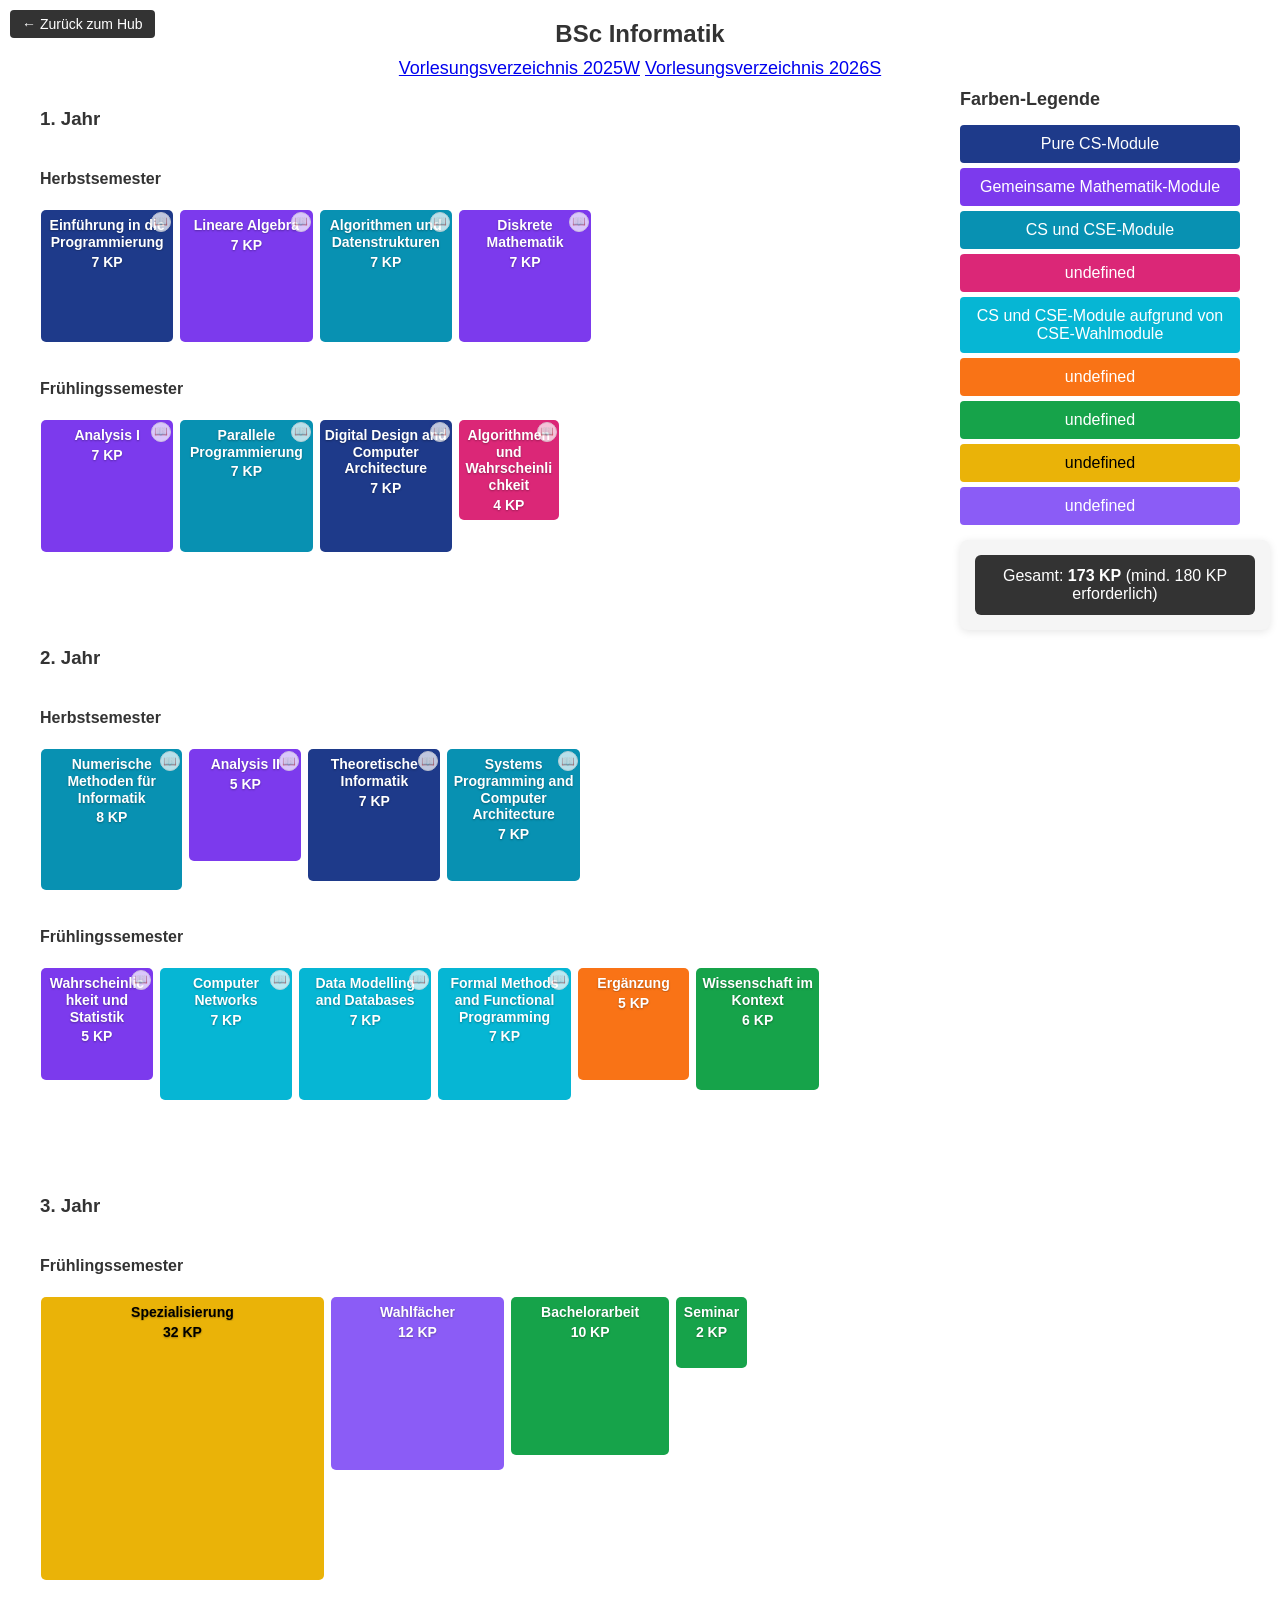
==== study-visualization/standard/studienplan-template.html @ ebefbe52 "init" ====
<!DOCTYPE html>
<html lang="de">

<head>
    <meta charset="UTF-8">
    <meta name="viewport" content="width=device-width, initial-scale=1.0">
    <title id="page-title">Studienplan</title>

    <!-- ==== CORE CSS ==== -->
    <link rel="stylesheet" href="css/core/variables.css">
    <link rel="stylesheet" href="css/core/layout.css">
    <link rel="stylesheet" href="css/core/typography.css">

    <!-- ==== CORE COMPONENTS CSS ==== -->
    <link rel="stylesheet" href="css/core/hub-button.css">
    <link rel="stylesheet" href="css/core/module.css">
    <link rel="stylesheet" href="css/core/legend.css">

    <!-- ==== OPTIONAL FEATURES CSS ==== -->
    <link rel="stylesheet" href="css/optional/study-links.css">
    <link rel="stylesheet" href="css/optional/tooltip.css">
    <link rel="stylesheet" href="css/optional/kp-counter.css">
    <link rel="stylesheet" href="css/optional/module-lists.css">
    <link rel="stylesheet" href="css/optional/indicators.css">
    <link rel="stylesheet" href="css/optional/major-minor-selector.css">
    <link rel="stylesheet" href="css/optional/color-manager.css">
    <link rel="stylesheet" href="css/optional/wahlmodule.css">

    <!-- ==== SHARED CSS ==== -->
    <link rel="stylesheet" id="uzh-common-css" href="">

    <!-- ==== PROGRAM-SPECIFIC CSS (loaded dynamically) ==== -->
    <link rel="stylesheet" id="program-colors-css" href="">
    <link rel="stylesheet" id="program-classes-css" href="">
    <link rel="stylesheet" id="program-layout-css" href="">
</head>

<body data-studiengang="">
    <!-- Zurück zum Hub Button -->
    <div class="hub-button-container">
        <a href="../../index.html" class="hub-button">← Zurück zum Hub</a>
    </div>

    <h1 id="studienplan-title">Studienplan</h1>
    <h2 id="studienplan-subtitle">mind. 180 KP insgesamt</h2>

    <!-- Major/Minor Selector (nur für major-minor Studiengänge) -->
    <div id="major-minor-selector" class="major-minor-selector" style="display: none;">
        <!-- JavaScript wird hier den Selector einfügen -->
    </div>

    <div class="container">
        <div class="studienplan" id="studienplan">
            <!-- JavaScript wird hier die Jahre und Module einfügen -->
        </div>

        <!-- Farben-Legende -->
        <div class="farben-legende">
            <div class="legende-titel" id="legende-titel">Farben-Legende</div>
            <div id="legende">
                <!-- JavaScript wird hier die Legende einfügen -->
            </div>
        </div>
    </div>

    <!-- Tooltip-Container -->
    <div id="tooltip" class="tooltip-container" style="display: none;"></div>

    <!-- Base JavaScript -->
    <script src="js/studienplan-base-loader.js"></script>

    <script>
        // URL Parameter auslesen
        const urlParams = new URLSearchParams(window.location.search);
        const studiengang = urlParams.get('studiengang') || 'eth-cs';

        // NEU: Data-Attribut setzen für CSS-Variablen
        document.body.setAttribute('data-studiengang', studiengang);

        // Bestimme das Modell (Veraltet: studyModel wird nicht mehr für Pfade verwendet)
        // const studyModel = 'mono';

        // UZH Common CSS laden (nur für UZH Programme)
        const uzhCommonCSS = document.getElementById('uzh-common-css');
        if (studiengang.startsWith('uzh-')) {
            // Found in program-specific/uzh-common
            uzhCommonCSS.href = `../program-specific/uzh-common/uzh-common.css`;
        }

        // Program-specific CSS laden (colors, classes, layout)
        const programColorsCSS = document.getElementById('program-colors-css');
        const programClassesCSS = document.getElementById('program-classes-css');
        const programLayoutCSS = document.getElementById('program-layout-css');

        programColorsCSS.href = `../program-specific/${studiengang}/standard-config/colors/colors.css`;
        programClassesCSS.href = `../program-specific/${studiengang}/standard-config/colors/classes.css`;
        programLayoutCSS.href = `../program-specific/${studiengang}/individual/layout.css`;

        // Error handling falls Dateien nicht existieren
        programColorsCSS.onerror = () => {
            console.log(`No colors.css found for ${studiengang}`);
        };
        programClassesCSS.onerror = () => {
            console.log(`No classes.css found for ${studiengang}`);
        };
        programLayoutCSS.onerror = () => {
            console.log(`No layout.css found for ${studiengang}`);
        };

        // DOM Ready
        document.addEventListener('DOMContentLoaded', async function () {
            // Wait for all base modules to load first
            await window.baseModulesReady;

            // ConfigLoader now handles all config and extension loading
            window.loadStudiengangConfig(studiengang);
        });
    </script>
</body>

</html>
---- study-visualization/standard/css/core/variables.css ----
/* ==== CORE VARIABLES ==== */
/* Global CSS Custom Properties */

:root {
    /* Layout Dimensions */
    --container-max-width: 1200px;
    --legend-width: 280px;
    --legend-margin: 20px;

    /* Module Styling */
    --module-radius: 5px;
    --module-shadow: 0 2px 4px rgba(0, 0, 0, 0.15);
    --module-padding: 5px;
    --module-margin: 1px;
    --module-gap: 5px;
    --module-min-width: 140px;
    --module-max-width: 180px;

    /* Hover Effects */
    --hover-scale: 1.02;
    --hover-shadow: 0 4px 8px rgba(0, 0, 0, 0.3);

    /* Typography */
    --font-family: Arial, sans-serif;
    --font-size-h1: 24px;
    --font-size-h2: 18px;
    --font-size-jahr-titel: 20px;
    --font-size-bereich-titel: 18px;
    --font-size-modul-titel: 14px;
    --font-size-modul-kp: 14px;
    --font-size-small: 12px;

    /* Colors - UI Elements */
    --color-background: #fff;
    --color-text: #333;
    --color-border: #ddd;
    --color-hub-button: #0066cc;
    --color-hub-button-hover: #0052a3;

    /* Spacing */
    --spacing-xs: 5px;
    --spacing-sm: 10px;
    --spacing-md: 15px;
    --spacing-lg: 20px;
    --spacing-xl: 30px;
    --spacing-xxl: 40px;

    /* Transitions */
    --transition-fast: 0.1s ease;
    --transition-normal: 0.2s ease;
    --transition-slow: 0.3s ease;
    --transition-progress: 0.5s ease;

    /* Z-Index Layers */
    --z-tooltip: 1000;
    --z-message: 9999;
    --z-hover: 100;
    --z-indicator: 10;

    /* Indicator Styling */
    --indicator-size: 18px;
    --indicator-size-small: 14px;
    --indicator-bg: rgba(255, 255, 255, 0.9);
    --indicator-shadow: 0 1px 3px rgba(0, 0, 0, 0.3);

    /* Tooltip */
    --tooltip-max-width: 500px;
    --tooltip-width: 350px;
    --tooltip-max-height: 400px;
    --tooltip-bg: #fff;
    --tooltip-shadow: 0 0 20px rgba(0, 0, 0, 0.3);

    /* Responsive Breakpoints */
    --breakpoint-mobile: 768px;
}
---- study-visualization/standard/css/core/layout.css ----
/* ==== CORE LAYOUT ==== */
/* Main layout structure and grid systems */

/* Main Container */
.container {
    display: flex;
    max-width: var(--container-max-width);
    margin: 0 auto;
}

/* Studienplan Main Content */
.studienplan {
    flex: 1;
    display: flex;
    flex-direction: column;
    gap: var(--spacing-xxl);
}

/* Legend Sidebar */
.farben-legende {
    width: var(--legend-width);
    margin-left: var(--legend-margin);
}

/* Jahr (Year) Container */
.jahr {
    display: flex;
    flex-direction: column;
    margin-bottom: var(--spacing-lg);
}

/* Module Container - Default Flexbox Layout */
.module-container {
    display: flex !important;
    flex-wrap: wrap !important;
    gap: var(--module-gap) !important;
    min-height: auto;
    margin-bottom: var(--spacing-md) !important;
    flex-direction: row !important;
}

/* Fachgebiet Column Layout */
.fachgebiet-column {
    width: auto;
    min-width: 250px;
    margin-right: var(--spacing-md);
}

/* ==== LAYOUT VARIATIONS ==== */

/* Semester Layout */
.layout-semester .module-container {
    margin-bottom: var(--spacing-xs);
}

/* Bereich Layout */
.layout-bereich .module-container {
    margin-bottom: 25px;
    padding: var(--spacing-sm);
}

/* Compact Layout */
.layout-compact .jahr {
    margin-bottom: var(--spacing-md);
}

.layout-compact .modul {
    margin: 0.5px;
}

/* ==== RESPONSIVE LAYOUT ==== */

@media (max-width: 768px) {
    .container {
        flex-direction: column;
    }

    .farben-legende {
        width: 100%;
        margin-left: 0;
        margin-top: var(--spacing-lg);
    }

    .module-container {
        gap: var(--module-gap);
    }

    .modul {
        margin: 2px;
    }
}
---- study-visualization/standard/css/core/typography.css ----
/* ==== CORE TYPOGRAPHY ==== */
/* Font styles, headings, and text utilities */

/* Body Base */
body {
    font-family: var(--font-family);
    margin: var(--spacing-lg);
    background-color: var(--color-background);
    color: var(--color-text);
}

/* Headings */
h1 {
    text-align: center;
    margin-bottom: var(--spacing-sm);
    font-size: var(--font-size-h1);
}

h2 {
    text-align: center;
    margin-top: 0;
    margin-bottom: var(--spacing-sm);
    font-size: var(--font-size-h2);
    font-weight: normal;
}

/* Jahr Titel */
.jahr-titel {
    font-size: var(--font-size-jahr-titel);
    font-weight: bold;
    margin-bottom: var(--spacing-sm);
    margin-left: var(--spacing-sm);
}

/* Bereich Titel */
.bereich-titel {
    font-size: var(--font-size-bereich-titel);
    font-weight: bold;
    margin: var(--spacing-sm) 0;
    margin-left: var(--spacing-sm);
}

/* Fachgebiet */
.fachgebiet {
    font-size: var(--font-size-small);
    text-align: center;
    margin-top: var(--spacing-xs);
    margin-bottom: var(--spacing-xs);
}

/* Spezialisierung Titel */
.spezialisierung-titel {
    font-weight: bold;
    margin: var(--spacing-xs) 0;
    width: 100%;
    text-align: center;
}

/* ==== TEXT UTILITIES ==== */

.text-center {
    text-align: center;
}

.font-bold {
    font-weight: bold;
}

.font-italic {
    font-style: italic;
}

/* ==== MARGIN UTILITIES ==== */

.mb-small {
    margin-bottom: var(--spacing-xs);
}

.mb-medium {
    margin-bottom: var(--spacing-md);
}

.mb-large {
    margin-bottom: var(--spacing-xl);
}
---- study-visualization/standard/css/core/hub-button.css ----
.hub-button-container {
    position: absolute;
    top: 10px;
    left: 10px;
}

.hub-button {
    display: inline-block;
    background: #333;
    color: #fff;
    padding: 6px 12px;
    text-decoration: none;
    font-size: 14px;
    border-radius: 4px;
}
---- study-visualization/standard/css/core/module.css ----
/* ==== MODULE COMPONENT ==== */
/* Styling for individual module blocks */

.modul {
    display: flex;
    flex-direction: column;
    justify-content: flex-start;
    align-items: center;
    text-align: center;
    color: white;
    box-sizing: border-box;
    border: none;
    border-radius: var(--module-radius);
    overflow: hidden;
    padding: var(--module-padding);
    margin: var(--module-margin);
    position: relative;
    /* no transform/box-shadow transitions for simplicity */
    cursor: pointer;
    transition: all 0.2s ease;
}

.modul:not(.modul-platzhalter):hover {
    transform: translateY(-2px);
    box-shadow: 0 4px 12px rgba(0, 0, 0, 0.15);
}

/* Modul Title */
.modul-titel {
    font-weight: bold;
    margin: 2px 0;
    font-size: var(--font-size-modul-titel);
    line-height: 1.2;
    width: 100%;
    text-align: center;
    word-break: break-word;
    overflow: hidden;
    text-shadow: 0 1px 2px rgba(0, 0, 0, 0.3);
    padding: 0 4px;
}

/* Modul KP (Credit Points) */
.modul-kp {
    font-size: var(--font-size-modul-kp);
    margin: 2px 0;
    width: 100%;
    text-align: center;
    font-weight: bold;
    overflow: hidden;
    line-height: 1.1;
    text-shadow: 0 1px 2px rgba(0, 0, 0, 0.3);
}

/* ==== MODULE VARIANTS ==== */

/* Large Module */
.modul.large-module {
    border-radius: 8px;
    box-shadow: 0 2px 4px rgba(0, 0, 0, 0.2);
}

/* Small Module */
.modul.small-module {
    border-radius: 4px;
}
---- study-visualization/standard/css/core/legend.css ----
/* ==== LEGEND COMPONENT ==== */
/* Color legend styling */

.legende-titel {
    font-size: var(--font-size-bereich-titel);
    font-weight: bold;
    margin-bottom: var(--spacing-md);
}

.legende-item {
    margin-bottom: var(--spacing-xs);
    padding: var(--spacing-sm);
    color: white;
    text-align: center;
    border-radius: 4px;
}

.legende-item-titel {
    font-weight: bold;
    font-size: 16px;
    margin-bottom: 8px;
    text-align: center;
}

.legende-item-inhalt {
    font-size: var(--font-size-small);
    line-height: 1.4;
}

.legende-modul {
    margin-bottom: var(--spacing-xs);
}

.legende-description {
    font-size: var(--font-size-small);
    margin-top: var(--spacing-xs);
    color: var(--color-text);
}

/* ==== LEGEND HINT ==== */

.legend-hint {
    background: var(--color-hub-button);
    color: white;
    padding: var(--spacing-lg);
    border-radius: 6px;
    text-align: center;
    font-size: 1rem;
    line-height: 1.6;
}

.legend-hint strong {
    font-weight: 700;
    text-decoration: underline;
}
---- study-visualization/standard/css/optional/study-links.css ----
/* ==== STUDY LINKS COMPONENT ==== */
/* Related study program links */

.studien-links {
    text-align: center;
    margin: var(--spacing-md) auto var(--spacing-xl);
    display: flex;
    justify-content: center;
    gap: var(--spacing-sm);
    flex-wrap: wrap;
    max-width: 800px;
}

.studien-link-button {
    display: inline-block;
    background-color: #f0f0f0;
    color: var(--color-text);
    text-decoration: none;
    padding: 8px 16px;
    border-radius: 6px;
    font-size: var(--font-size-modul-titel);
    font-weight: 500;
    border: 1px solid var(--color-border);
}

.studien-link-button:hover {
    background-color: #e0e0e0;
    border-color: #ccc;
    color: #000;
    text-decoration: none;
}

.studien-link-button:active {
    opacity: 0.9;
}
---- study-visualization/standard/css/optional/tooltip.css ----
/* ==== TOOLTIP COMPONENT ==== */
/* Module detail tooltips */

.tooltip-container {
    position: absolute;
    max-width: var(--tooltip-max-width);
    width: var(--tooltip-width);
    background-color: var(--tooltip-bg);
    color: var(--color-text);
    text-align: left;
    border-radius: 6px;
    padding: var(--spacing-sm) var(--spacing-md);
    z-index: var(--z-tooltip);
    border: 1px solid var(--color-border);
    font-size: 13px;
    line-height: 1.4;
    overflow-y: auto;
    max-height: var(--tooltip-max-height);
    display: none;
    pointer-events: auto;
}

/* Close Button */
.close-btn {
    position: absolute;
    top: var(--spacing-xs);
    right: var(--spacing-xs);
    width: 20px;
    height: 20px;
    background-color: #f0f0f0;
    border-radius: 50%;
    text-align: center;
    line-height: 20px;
    cursor: pointer;
    font-weight: bold;
    font-size: var(--font-size-modul-titel);
    color: #666;
}

.close-btn:hover {
    background-color: #ddd;
    color: var(--color-text);
}

/* Tooltip Content */
.tooltip-container h3 {
    margin: 0 0 8px 0;
    font-size: 16px;
    border-bottom: 1px solid var(--color-border);
    padding-bottom: var(--spacing-xs);
}

.tooltip-container h4 {
    margin: 12px 0 var(--spacing-xs) 0;
    font-size: var(--font-size-modul-titel);
}

.tooltip-container p {
    margin: var(--spacing-xs) 0;
    font-size: 13px;
}

.tooltip-container ul {
    margin: var(--spacing-xs) 0;
    padding-left: var(--spacing-lg);
}

.tooltip-container li {
    margin-bottom: 3px;
}

/* ==== TOOLTIP LINKS ==== */

.tooltip-container a {
    color: var(--color-hub-button);
    text-decoration: underline;
}

.tooltip-container a:hover {
    color: var(--color-hub-button-hover);
    text-decoration: underline;
}

.tooltip-container a:active {
    color: #003d7a;
}

/* External Link Icon */
.tooltip-container a::after {
    content: " ↗";
    font-size: 0.8em;
    vertical-align: super;
    opacity: 0.7;
}
---- study-visualization/standard/css/optional/kp-counter.css ----
#kp-counter,
.kp-counter-box {
    margin: 15px 0 0 0;
    padding: 15px;
    background: #f5f5f5;
    border-radius: 8px;
    box-shadow: 0 2px 8px rgba(0, 0, 0, 0.1);
    width: 100%;
}

#kp-total {
    text-align: center;
    padding: 12px;
    background: #333;
    color: #fff;
    font-size: 16px;
    border-radius: 6px;
}

#kp-total strong {
    font-weight: 700;
}

.kp-category {
    padding: 6px;
    background: #fff;
    margin-bottom: 6px;
    text-align: center;
    font-size: 12px;
}

.kp-category-label {
    font-weight: 600;
    color: #666;
}

.kp-category-value {
    font-weight: bold;
    color: #333;
}
---- study-visualization/standard/css/optional/module-lists.css ----
/* ==== MODULE LISTS COMPONENT ==== */
/* Scrollable module selection lists */

/* Unified List Styles */
.module-liste,
.praktika-liste,
.kernfaecher-liste,
.wahlfaecher-liste,
.major-liste,
.minor-liste {
    max-height: 400px;
    overflow-y: auto;
    padding: var(--spacing-sm);
    background-color: white;
    border-radius: 4px;
    border: 1px solid var(--color-border);
}
---- study-visualization/standard/css/optional/indicators.css ----
/* ==== INDICATORS COMPONENT ==== */
/* Video, link, exam, and course indicators on modules */

/* Container for all indicators */
.indicators-container {
  position: absolute;
  top: 2px;
  right: 2px;
  display: flex;
  flex-direction: row-reverse;
  gap: 2px;
  z-index: var(--z-indicator);
}

/* Base Indicator Style */
.video-indicator,
.link-indicator,
.exam-indicator,
.script-indicator,
.kurslink-indicator {
  width: var(--indicator-size);
  height: var(--indicator-size);
  background-color: var(--indicator-bg);
  border-radius: 50%;
  display: flex;
  align-items: center;
  justify-content: center;
  font-size: 11px;
  cursor: help;
  opacity: 0.8;
  border: 1px solid var(--color-border);
}

/* Hover Effects */
.video-indicator:hover,
.link-indicator:hover,
.exam-indicator:hover,
.script-indicator:hover,
.kurslink-indicator:hover {
  opacity: 1;
}

/* ==== SMALL MODULE INDICATORS ==== */

.modul.small-module .indicators-container {
  gap: 1px;
}

.modul.small-module .video-indicator,
.modul.small-module .link-indicator,
.modul.small-module .exam-indicator,
.modul.small-module .script-indicator,
.modul.small-module .kurslink-indicator {
  width: var(--indicator-size-small);
  height: var(--indicator-size-small);
  font-size: 9px;
}
---- study-visualization/standard/css/optional/major-minor-selector.css ----
/* ==== MAJOR-MINOR SELECTOR COMPONENT ==== */
/* Interactive selector for major/minor study combinations */

.major-minor-selector {
    background: #f5f5f7;
    padding: 20px;
    border-radius: 8px;
    margin-bottom: var(--spacing-xl);
    border: 1px solid var(--color-border);
}

.major-minor-selector .selector-title {
    color: var(--color-text);
    font-size: 1.2rem;
    margin-bottom: var(--spacing-lg);
    text-align: center;
    font-weight: 600;
}

.major-minor-selector .selection-container {
    display: grid;
    grid-template-columns: 1fr 1fr;
    gap: var(--spacing-lg);
}

.major-minor-selector .selector-group {
    display: flex;
    flex-direction: column;
    gap: 8px;
}

.major-minor-selector .selector-group label {
    color: var(--color-text);
    font-weight: 600;
    font-size: 0.9rem;
}

.major-minor-selector .study-select {
    padding: 10px 12px;
    font-size: 1rem;
    border: 1px solid var(--color-border);
    border-radius: 4px;
    background: white;
    cursor: pointer;
    font-family: inherit;
}

.major-minor-selector .study-select:hover {
    border-color: var(--color-hub-button);
}

.major-minor-selector .study-select:focus {
    outline: 2px solid var(--color-hub-button);
    outline-offset: 1px;
}

/* ==== RESPONSIVE ==== */

@media (max-width: 768px) {
    .major-minor-selector {
        padding: var(--spacing-lg);
    }

    .major-minor-selector .selector-title {
        font-size: 1.1rem;
    }

    .major-minor-selector .selection-container {
        grid-template-columns: 1fr;
        gap: var(--spacing-md);
    }
}
---- study-visualization/standard/css/optional/color-manager.css ----
/* ==== COLOR MANAGER CONTROLS ==== */

.color-manager-controls {
    background: var(--color-legend-background, #f5f5f5);
    border-radius: 6px;
    padding: 12px;
    margin-bottom: 16px;
    box-shadow: 0 1px 2px rgba(0, 0, 0, 0.04);
}

.color-manager-label {
    font-weight: 600;
    margin-bottom: 8px;
    font-size: 0.95rem;
}

.color-manager-buttons {
    display: flex;
    flex-wrap: wrap;
    gap: 8px;
}

.color-manager-button {
    border: 1px solid rgba(0, 0, 0, 0.12);
    background: white;
    border-radius: 4px;
    padding: 6px 12px;
    font-size: 0.9rem;
    cursor: pointer;
    transition: background 0.15s ease, color 0.15s ease, border 0.15s ease;
}

.color-manager-button:hover {
    background: rgba(0, 0, 0, 0.05);
}

.color-manager-button.is-active {
    background: var(--color-hub-button, #1f73b7);
    border-color: var(--color-hub-button, #1f73b7);
    color: white;
}
---- study-visualization/standard/css/optional/wahlmodule.css ----
/**
 * WAHLMODULE DIALOG STYLING
 * Styling für den Modulauswahl-Dialog
 */

/* Overlay */
.wahlmodul-overlay {
    position: fixed;
    top: 0;
    left: 0;
    width: 100%;
    height: 100%;
    background: rgba(0, 0, 0, 0.6);
    display: flex;
    justify-content: center;
    align-items: center;
    z-index: 10000;
    animation: fadeIn 0.2s ease-in;
}

@keyframes fadeIn {
    from { opacity: 0; }
    to { opacity: 1; }
}

/* Dialog Container */
.wahlmodul-dialog {
    background: white;
    border-radius: 12px;
    box-shadow: 0 8px 32px rgba(0, 0, 0, 0.3);
    width: 90%;
    max-width: 700px;
    max-height: 80vh;
    display: flex;
    flex-direction: column;
    animation: slideUp 0.3s ease-out;
}

@keyframes slideUp {
    from {
        transform: translateY(30px);
        opacity: 0;
    }
    to {
        transform: translateY(0);
        opacity: 1;
    }
}

/* Header */
.wahlmodul-header {
    padding: 20px 24px;
    border-bottom: 1px solid #e0e0e0;
    display: flex;
    justify-content: space-between;
    align-items: center;
}

.wahlmodul-header h3 {
    margin: 0;
    font-size: 1.5rem;
    color: #333;
}

.wahlmodul-close {
    background: none;
    border: none;
    font-size: 2rem;
    color: #666;
    cursor: pointer;
    padding: 0;
    width: 32px;
    height: 32px;
    display: flex;
    align-items: center;
    justify-content: center;
    border-radius: 4px;
    transition: all 0.2s;
}

.wahlmodul-close:hover {
    background: #f0f0f0;
    color: #333;
}

/* Body */
.wahlmodul-body {
    padding: 20px 24px;
    overflow-y: auto;
    flex: 1;
}

/* Filter/Search */
.wahlmodul-filter {
    margin-bottom: 16px;
}

#wahlmodul-search {
    width: 100%;
    padding: 10px 14px;
    border: 2px solid #e0e0e0;
    border-radius: 8px;
    font-size: 1rem;
    transition: border-color 0.2s;
}

#wahlmodul-search:focus {
    outline: none;
    border-color: #4a90e2;
}

/* Module List */
.wahlmodul-list {
    display: flex;
    flex-direction: column;
    gap: 8px;
}

.wahlmodul-item {
    display: flex;
    align-items: center;
    padding: 12px;
    border: 2px solid #e0e0e0;
    border-radius: 8px;
    transition: all 0.2s;
    cursor: pointer;
}

.wahlmodul-item:hover {
    background: #f8f9fa;
    border-color: #4a90e2;
}

.wahlmodul-checkbox {
    width: 20px;
    height: 20px;
    cursor: pointer;
    margin-right: 12px;
}

.wahlmodul-item label {
    display: flex;
    justify-content: space-between;
    align-items: center;
    flex: 1;
    cursor: pointer;
    margin: 0;
}

.wahlmodul-name {
    font-size: 1rem;
    color: #333;
    font-weight: 500;
}

.wahlmodul-ects {
    font-size: 0.9rem;
    color: #666;
    background: #f0f0f0;
    padding: 4px 12px;
    border-radius: 12px;
    font-weight: 600;
}

/* Checked state */
.wahlmodul-checkbox:checked + label {
    color: #4a90e2;
}

.wahlmodul-checkbox:checked + label .wahlmodul-ects {
    background: #4a90e2;
    color: white;
}

/* Footer */
.wahlmodul-footer {
    padding: 16px 24px;
    border-top: 1px solid #e0e0e0;
    display: flex;
    justify-content: space-between;
    align-items: center;
    gap: 12px;
}

.wahlmodul-selected-info {
    font-size: 0.95rem;
    color: #666;
    font-weight: 500;
}

.wahlmodul-selected-info span {
    color: #4a90e2;
    font-weight: 700;
}

/* Buttons */
.wahlmodul-cancel,
.wahlmodul-confirm {
    padding: 10px 24px;
    border: none;
    border-radius: 8px;
    font-size: 1rem;
    font-weight: 600;
    cursor: pointer;
    transition: all 0.2s;
}

.wahlmodul-cancel {
    background: #f0f0f0;
    color: #666;
}

.wahlmodul-cancel:hover {
    background: #e0e0e0;
    color: #333;
}

.wahlmodul-confirm {
    background: #4a90e2;
    color: white;
}

.wahlmodul-confirm:hover {
    background: #3a7bc8;
    transform: translateY(-1px);
    box-shadow: 0 4px 12px rgba(74, 144, 226, 0.3);
}

/* Platzhalter Styling */
.modul-platzhalter {
    cursor: pointer;
    border: 3px dashed #4a90e2 !important;
    transition: all 0.3s;
    position: relative;
    min-width: 150px !important;
    min-height: 150px !important;
    display: flex;
    flex-direction: column;
    justify-content: center;
    align-items: center;
}

.modul-platzhalter .modul-titel {
    text-align: center;
    font-weight: 600;
}

.modul-platzhalter::before {
    content: "➕";
    font-size: 2.5rem;
    color: #4a90e2;
    margin-bottom: 8px;
    transition: transform 0.2s;
}

.modul-platzhalter::after {
    content: "Klicken zum Auswählen";
    position: absolute;
    bottom: 8px;
    left: 50%;
    transform: translateX(-50%);
    font-size: 0.75rem;
    color: #4a90e2;
    background: white;
    padding: 2px 8px;
    border-radius: 4px;
    opacity: 0;
    transition: opacity 0.2s;
}

.modul-platzhalter:hover {
    background: #f0f7ff !important;
    border-color: #2a70c2 !important;
    transform: scale(1.05);
    box-shadow: 0 4px 12px rgba(74, 144, 226, 0.2);
}

.modul-platzhalter:hover::before {
    transform: scale(1.2) rotate(90deg);
}

.modul-platzhalter:hover::after {
    opacity: 1;
}

/* Container für ausgewählte Module */
.wahlmodul-selected-container {
    display: flex;
    flex-wrap: wrap;
    gap: 12px;
    margin-top: 12px;
    padding-top: 12px;
    border-top: 1px solid #e0e0e0;
}

.wahlmodul-selected-container .modul {
    cursor: pointer;
    transition: all 0.2s;
}

.wahlmodul-selected-container .modul:hover {
    transform: scale(1.05);
    box-shadow: 0 4px 8px rgba(0, 0, 0, 0.1);
}

/* Responsive */
@media (max-width: 768px) {
    .wahlmodul-dialog {
        width: 95%;
        max-height: 90vh;
    }

    .wahlmodul-header h3 {
        font-size: 1.25rem;
    }

    .wahlmodul-footer {
        flex-direction: column;
        align-items: stretch;
    }

    .wahlmodul-selected-info {
        text-align: center;
        margin-bottom: 8px;
    }

    .wahlmodul-cancel,
    .wahlmodul-confirm {
        width: 100%;
    }
}
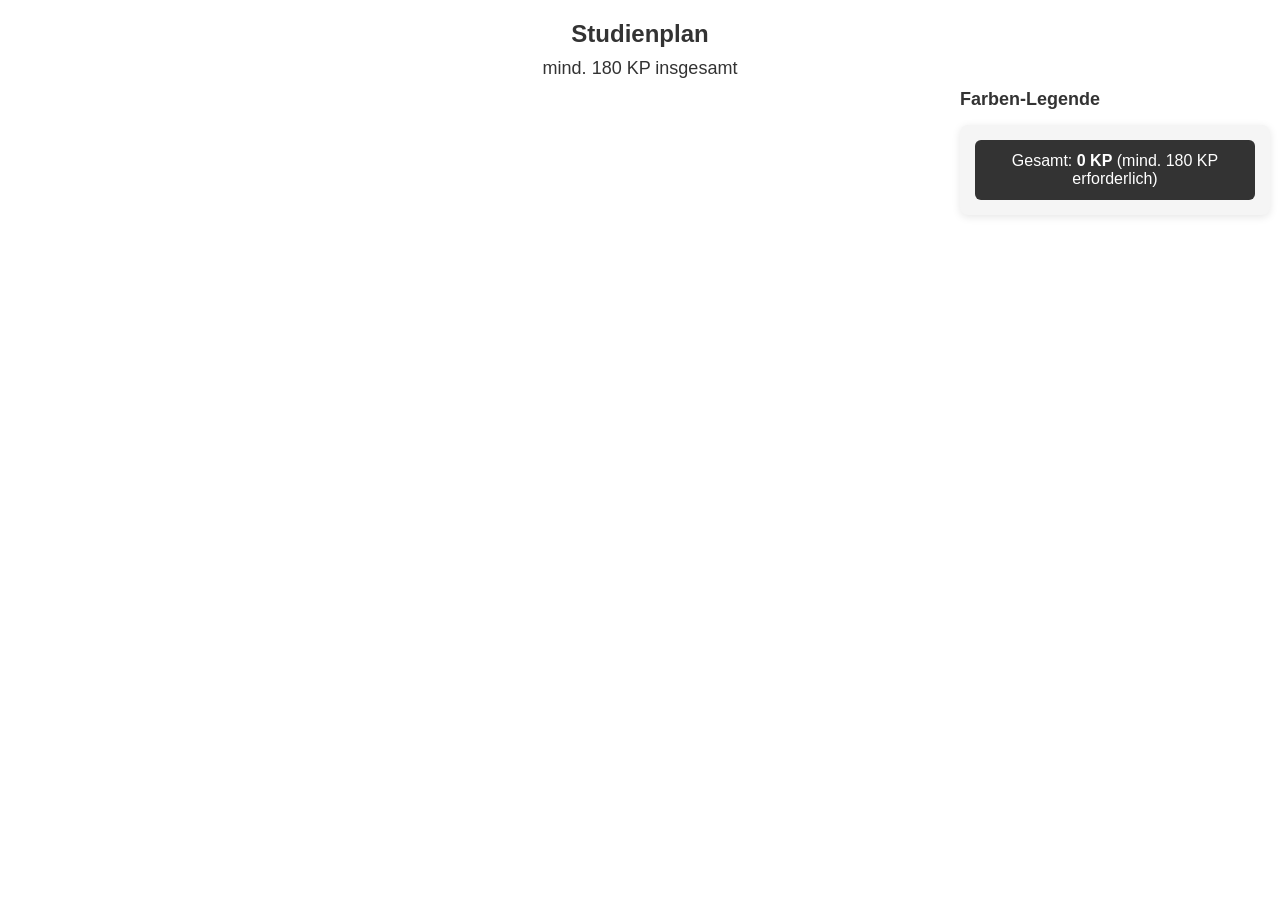
==== commit c99f7c9d: "Embed FHZH CS part-time plan; remove fhzh-cs assets Add Modulgruppen-Informatik-ZHAW.pdf and simplif" ====
--- a/study-visualization/standard/studienplan-template.html
+++ b/study-visualization/standard/studienplan-template.html
@@ -36,11 +36,6 @@
 </head>
 
 <body data-studiengang="">
-    <!-- Zurück zum Hub Button -->
-    <div class="hub-button-container">
-        <a href="../../index.html" class="hub-button">← Zurück zum Hub</a>
-    </div>
-
     <h1 id="studienplan-title">Studienplan</h1>
     <h2 id="studienplan-subtitle">mind. 180 KP insgesamt</h2>
 
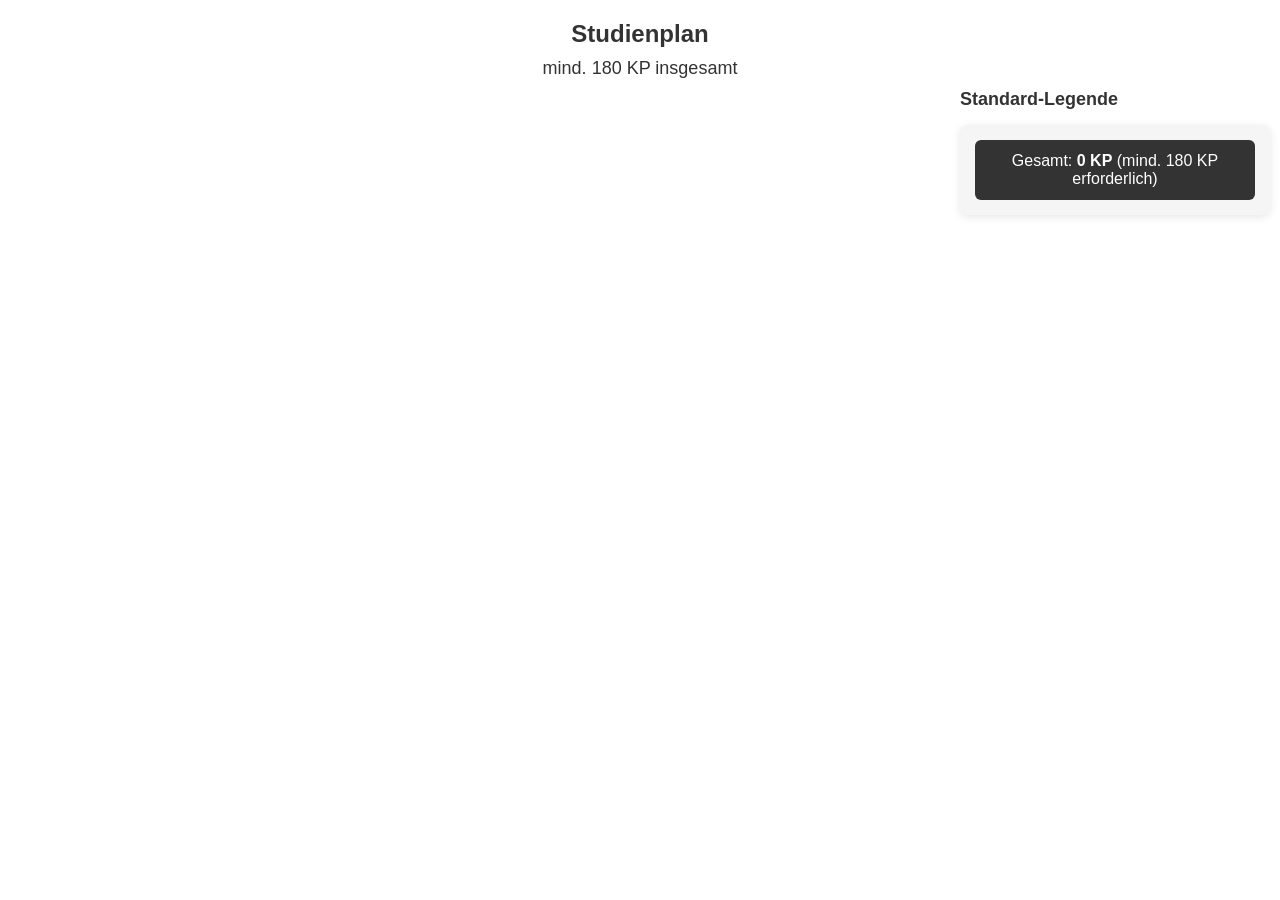
==== commit f6d299ae: "Add module material buttons and local file support Add support for per-module lecture materials and " ====
--- a/study-visualization/standard/studienplan-template.html
+++ b/study-visualization/standard/studienplan-template.html
@@ -87,9 +87,34 @@
         const programClassesCSS = document.getElementById('program-classes-css');
         const programLayoutCSS = document.getElementById('program-layout-css');
 
-        programColorsCSS.href = `../program-specific/${studiengang}/standard-config/colors/colors.css`;
-        programClassesCSS.href = `../program-specific/${studiengang}/standard-config/colors/classes.css`;
-        programLayoutCSS.href = `../program-specific/${studiengang}/individual/layout.css`;
+        const setStylesheetIfExists = async (linkElement, href, notFoundMessage) => {
+            try {
+                const response = await fetch(href, { method: 'HEAD' });
+                if (response.ok) {
+                    linkElement.href = href;
+                } else {
+                    console.log(notFoundMessage);
+                }
+            } catch {
+                console.log(notFoundMessage);
+            }
+        };
+
+        setStylesheetIfExists(
+            programColorsCSS,
+            `../program-specific/${studiengang}/standard-config/colors/colors.css`,
+            `No colors.css found for ${studiengang}`
+        );
+        setStylesheetIfExists(
+            programClassesCSS,
+            `../program-specific/${studiengang}/standard-config/colors/classes.css`,
+            `No classes.css found for ${studiengang}`
+        );
+        setStylesheetIfExists(
+            programLayoutCSS,
+            `../program-specific/${studiengang}/individual/layout.css`,
+            `No layout.css found for ${studiengang}`
+        );
 
         // Error handling falls Dateien nicht existieren
         programColorsCSS.onerror = () => {
--- a/study-visualization/standard/css/core/module.css
+++ b/study-visualization/standard/css/core/module.css
@@ -2,64 +2,98 @@
 /* Styling for individual module blocks */
 
 .modul {
-    display: flex;
-    flex-direction: column;
-    justify-content: flex-start;
-    align-items: center;
-    text-align: center;
-    color: white;
-    box-sizing: border-box;
-    border: none;
-    border-radius: var(--module-radius);
-    overflow: hidden;
-    padding: var(--module-padding);
-    margin: var(--module-margin);
-    position: relative;
-    /* no transform/box-shadow transitions for simplicity */
-    cursor: pointer;
-    transition: all 0.2s ease;
+  display: flex;
+  flex-direction: column;
+  justify-content: center;
+  align-items: center;
+  text-align: center;
+  color: white;
+  box-sizing: border-box;
+  border: none;
+  border-radius: var(--module-radius);
+  overflow: hidden;
+  padding: var(--module-padding);
+  margin: var(--module-margin);
+  position: relative;
+  /* no transform/box-shadow transitions for simplicity */
+  cursor: pointer;
+  transition: all 0.2s ease;
 }
 
 .modul:not(.modul-platzhalter):hover {
-    transform: translateY(-2px);
-    box-shadow: 0 4px 12px rgba(0, 0, 0, 0.15);
+  transform: translateY(-2px);
+  box-shadow: 0 4px 12px rgba(0, 0, 0, 0.15);
 }
 
 /* Modul Title */
 .modul-titel {
-    font-weight: bold;
-    margin: 2px 0;
-    font-size: var(--font-size-modul-titel);
-    line-height: 1.2;
-    width: 100%;
-    text-align: center;
-    word-break: break-word;
-    overflow: hidden;
-    text-shadow: 0 1px 2px rgba(0, 0, 0, 0.3);
-    padding: 0 4px;
+  font-weight: bold;
+  margin: 2px 0;
+  font-size: var(--font-size-modul-titel);
+  line-height: 1.2;
+  width: 100%;
+  text-align: center;
+  word-break: break-word;
+  overflow: hidden;
+  text-shadow: 0 1px 2px rgba(0, 0, 0, 0.3);
+  padding: 0 4px;
 }
 
 /* Modul KP (Credit Points) */
 .modul-kp {
-    font-size: var(--font-size-modul-kp);
-    margin: 2px 0;
-    width: 100%;
-    text-align: center;
-    font-weight: bold;
-    overflow: hidden;
-    line-height: 1.1;
-    text-shadow: 0 1px 2px rgba(0, 0, 0, 0.3);
+  font-size: var(--font-size-modul-kp);
+  margin: 2px 0;
+  width: 100%;
+  text-align: center;
+  font-weight: bold;
+  overflow: hidden;
+  line-height: 1.1;
+  text-shadow: 0 1px 2px rgba(0, 0, 0, 0.3);
+}
+
+.module-material-buttons {
+  display: flex;
+  justify-content: center;
+  gap: 6px;
+  margin-top: 4px;
+  flex-wrap: wrap;
+  width: 100%;
+}
+
+.module-material-button {
+  background: rgba(255, 255, 255, 0.2);
+  border: 1px solid rgba(255, 255, 255, 0.3);
+  color: #fff;
+  font-weight: 500;
+  font-size: 11px;
+  line-height: 1;
+  border-radius: 4px;
+  padding: 4px 8px;
+  cursor: pointer;
+  transition:
+    background 0.2s ease,
+    border-color 0.2s ease;
+}
+
+.module-material-button:hover {
+  background: rgba(255, 255, 255, 0.3);
+  border-color: rgba(255, 255, 255, 0.6);
+}
+
+.module-material-button:focus-visible {
+  outline: 2px solid #fff;
+  outline-offset: 1px;
 }
 
 /* ==== MODULE VARIANTS ==== */
 
 /* Large Module */
 .modul.large-module {
-    border-radius: 8px;
-    box-shadow: 0 2px 4px rgba(0, 0, 0, 0.2);
+  border-radius: 8px;
+  box-shadow: 0 2px 4px rgba(0, 0, 0, 0.2);
 }
 
 /* Small Module */
 .modul.small-module {
-    border-radius: 4px;
-}+  border-radius: 4px;
+}
--- a/study-visualization/standard/css/core/legend.css
+++ b/study-visualization/standard/css/core/legend.css
@@ -2,54 +2,54 @@
 /* Color legend styling */
 
 .legende-titel {
-    font-size: var(--font-size-bereich-titel);
-    font-weight: bold;
-    margin-bottom: var(--spacing-md);
+  font-size: var(--font-size-bereich-titel);
+  font-weight: bold;
+  margin-bottom: var(--spacing-md);
 }
 
 .legende-item {
-    margin-bottom: var(--spacing-xs);
-    padding: var(--spacing-sm);
-    color: white;
-    text-align: center;
-    border-radius: 4px;
+  margin-bottom: var(--spacing-xs);
+  padding: var(--spacing-sm);
+  color: white;
+  text-align: center;
+  border-radius: 4px;
 }
 
 .legende-item-titel {
-    font-weight: bold;
-    font-size: 16px;
-    margin-bottom: 8px;
-    text-align: center;
+  font-weight: bold;
+  font-size: 16px;
+  margin-bottom: 8px;
+  text-align: center;
 }
 
 .legende-item-inhalt {
-    font-size: var(--font-size-small);
-    line-height: 1.4;
+  font-size: var(--font-size-small);
+  line-height: 1.4;
 }
 
 .legende-modul {
-    margin-bottom: var(--spacing-xs);
+  margin-bottom: var(--spacing-xs);
 }
 
 .legende-description {
-    font-size: var(--font-size-small);
-    margin-top: var(--spacing-xs);
-    color: var(--color-text);
+  font-size: var(--font-size-small);
+  margin-top: var(--spacing-xs);
+  color: var(--color-text);
 }
 
 /* ==== LEGEND HINT ==== */
 
 .legend-hint {
-    background: var(--color-hub-button);
-    color: white;
-    padding: var(--spacing-lg);
-    border-radius: 6px;
-    text-align: center;
-    font-size: 1rem;
-    line-height: 1.6;
+  background: var(--color-hub-button);
+  color: white;
+  padding: var(--spacing-lg);
+  border-radius: 6px;
+  text-align: center;
+  font-size: 1rem;
+  line-height: 1.6;
 }
 
 .legend-hint strong {
-    font-weight: 700;
-    text-decoration: underline;
+  font-weight: 700;
+  text-decoration: underline;
 }
--- a/study-visualization/standard/css/optional/tooltip.css
+++ b/study-visualization/standard/css/optional/tooltip.css
@@ -2,93 +2,111 @@
 /* Module detail tooltips */
 
 .tooltip-container {
-    position: absolute;
-    max-width: var(--tooltip-max-width);
-    width: var(--tooltip-width);
-    background-color: var(--tooltip-bg);
-    color: var(--color-text);
-    text-align: left;
-    border-radius: 6px;
-    padding: var(--spacing-sm) var(--spacing-md);
-    z-index: var(--z-tooltip);
-    border: 1px solid var(--color-border);
-    font-size: 13px;
-    line-height: 1.4;
-    overflow-y: auto;
-    max-height: var(--tooltip-max-height);
-    display: none;
-    pointer-events: auto;
+  position: absolute;
+  max-width: var(--tooltip-max-width);
+  width: var(--tooltip-width);
+  background-color: var(--tooltip-bg);
+  color: var(--color-text);
+  text-align: left;
+  border-radius: 6px;
+  padding: var(--spacing-sm) var(--spacing-md);
+  z-index: var(--z-tooltip);
+  border: 1px solid var(--color-border);
+  font-size: 13px;
+  line-height: 1.4;
+  overflow-y: auto;
+  max-height: var(--tooltip-max-height);
+  display: none;
+  pointer-events: auto;
 }
 
 /* Close Button */
 .close-btn {
-    position: absolute;
-    top: var(--spacing-xs);
-    right: var(--spacing-xs);
-    width: 20px;
-    height: 20px;
-    background-color: #f0f0f0;
-    border-radius: 50%;
-    text-align: center;
-    line-height: 20px;
-    cursor: pointer;
-    font-weight: bold;
-    font-size: var(--font-size-modul-titel);
-    color: #666;
+  position: absolute;
+  top: var(--spacing-xs);
+  right: var(--spacing-xs);
+  width: 20px;
+  height: 20px;
+  background-color: #f0f0f0;
+  border-radius: 50%;
+  text-align: center;
+  line-height: 20px;
+  cursor: pointer;
+  font-weight: bold;
+  font-size: var(--font-size-modul-titel);
+  color: #666;
 }
 
 .close-btn:hover {
-    background-color: #ddd;
-    color: var(--color-text);
+  background-color: #ddd;
+  color: var(--color-text);
 }
 
 /* Tooltip Content */
 .tooltip-container h3 {
-    margin: 0 0 8px 0;
-    font-size: 16px;
-    border-bottom: 1px solid var(--color-border);
-    padding-bottom: var(--spacing-xs);
+  margin: 0 0 8px 0;
+  font-size: 16px;
+  border-bottom: 1px solid var(--color-border);
+  padding-bottom: var(--spacing-xs);
 }
 
 .tooltip-container h4 {
-    margin: 12px 0 var(--spacing-xs) 0;
-    font-size: var(--font-size-modul-titel);
+  margin: 12px 0 var(--spacing-xs) 0;
+  font-size: var(--font-size-modul-titel);
 }
 
 .tooltip-container p {
-    margin: var(--spacing-xs) 0;
-    font-size: 13px;
+  margin: var(--spacing-xs) 0;
+  font-size: 13px;
 }
 
 .tooltip-container ul {
-    margin: var(--spacing-xs) 0;
-    padding-left: var(--spacing-lg);
+  margin: var(--spacing-xs) 0;
+  padding-left: var(--spacing-lg);
 }
 
 .tooltip-container li {
-    margin-bottom: 3px;
+  margin-bottom: 3px;
 }
 
 /* ==== TOOLTIP LINKS ==== */
 
 .tooltip-container a {
-    color: var(--color-hub-button);
-    text-decoration: underline;
+  color: var(--color-hub-button);
+  text-decoration: underline;
 }
 
 .tooltip-container a:hover {
-    color: var(--color-hub-button-hover);
-    text-decoration: underline;
+  color: var(--color-hub-button-hover);
+  text-decoration: underline;
 }
 
 .tooltip-container a:active {
-    color: #003d7a;
+  color: #003d7a;
+}
+
+.tooltip-container a.tooltip-resource-button {
+  display: inline-block;
+  padding: 6px 10px;
+  border: 1px solid var(--color-border);
+  border-radius: 6px;
+  text-decoration: none;
+  background: #f5f8fb;
+}
+
+.tooltip-container a.tooltip-resource-button:hover {
+  background: #e7eef6;
+  text-decoration: none;
+}
+
+.tooltip-container a.tooltip-resource-button::after {
+  content: "";
 }
 
 /* External Link Icon */
 .tooltip-container a::after {
-    content: " ↗";
-    font-size: 0.8em;
-    vertical-align: super;
-    opacity: 0.7;
+  content: " ↗";
+  font-size: 0.8em;
+  vertical-align: super;
+  opacity: 0.7;
 }
